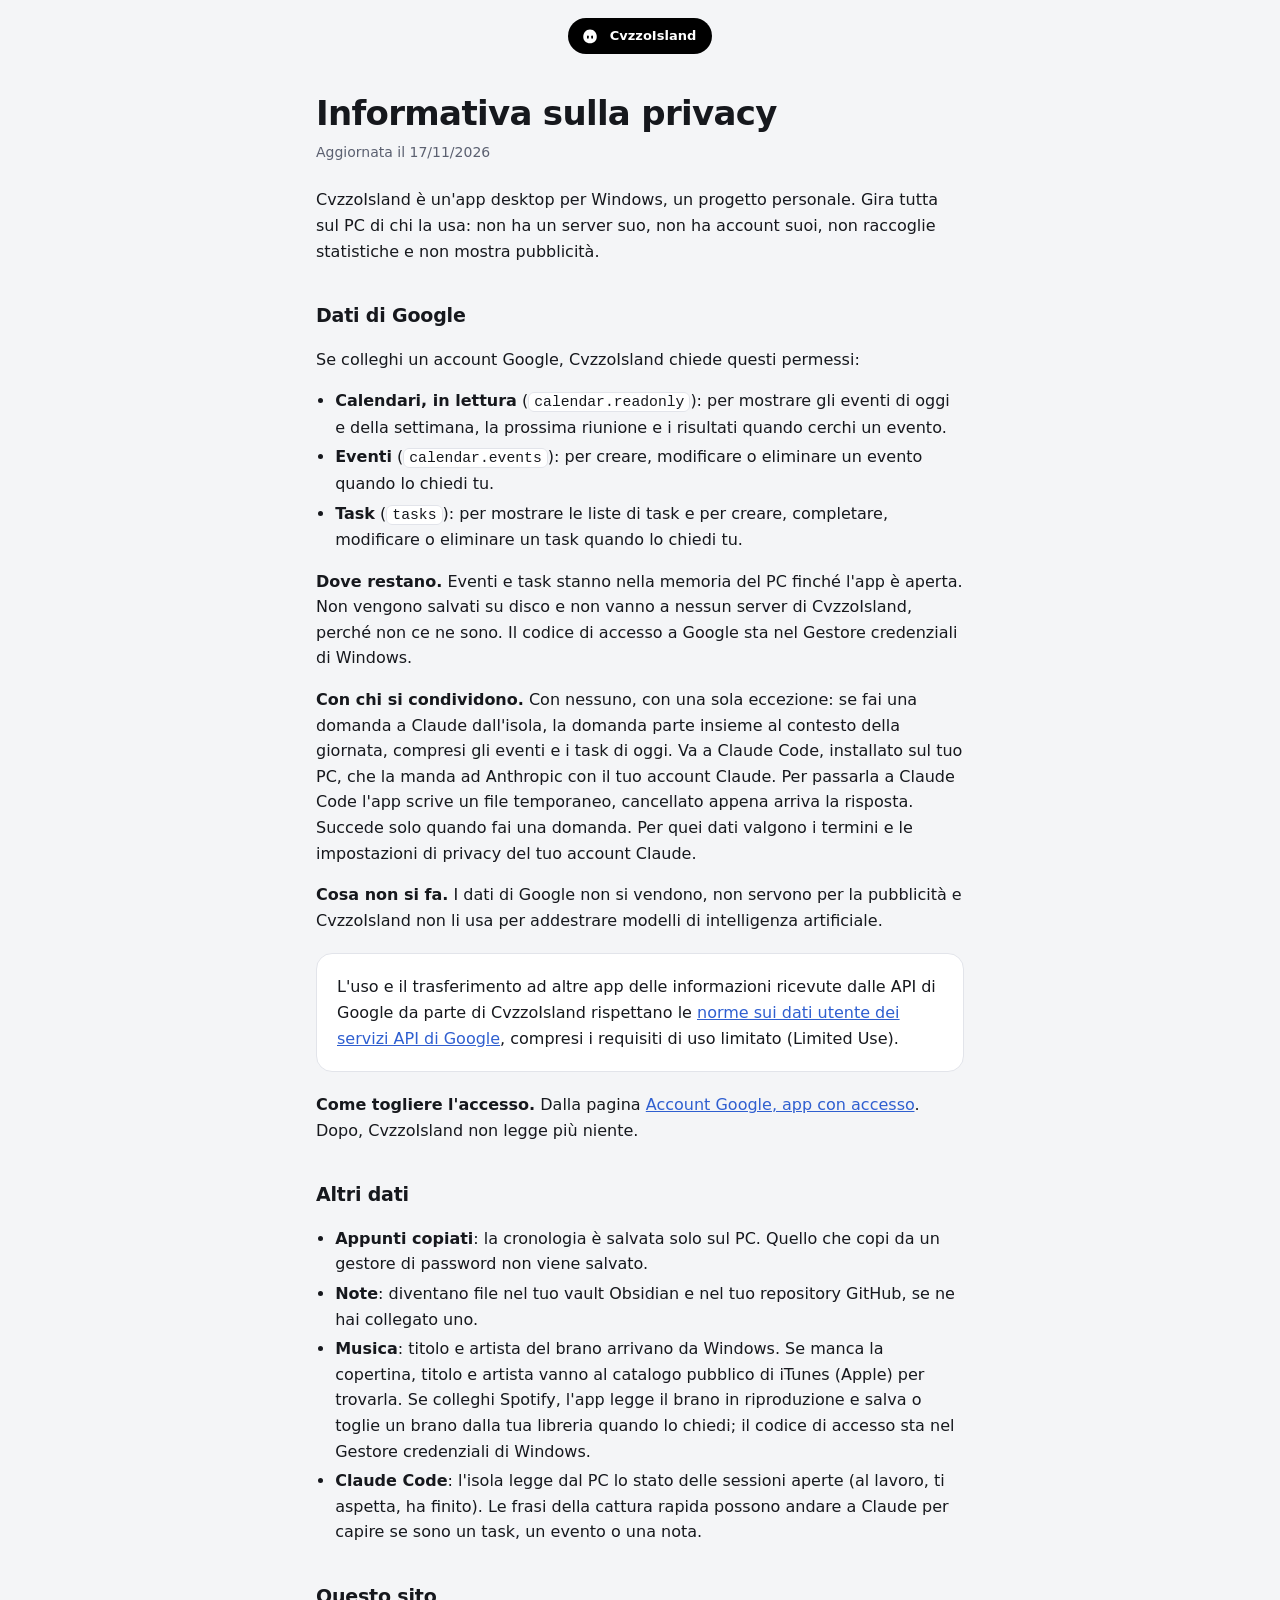
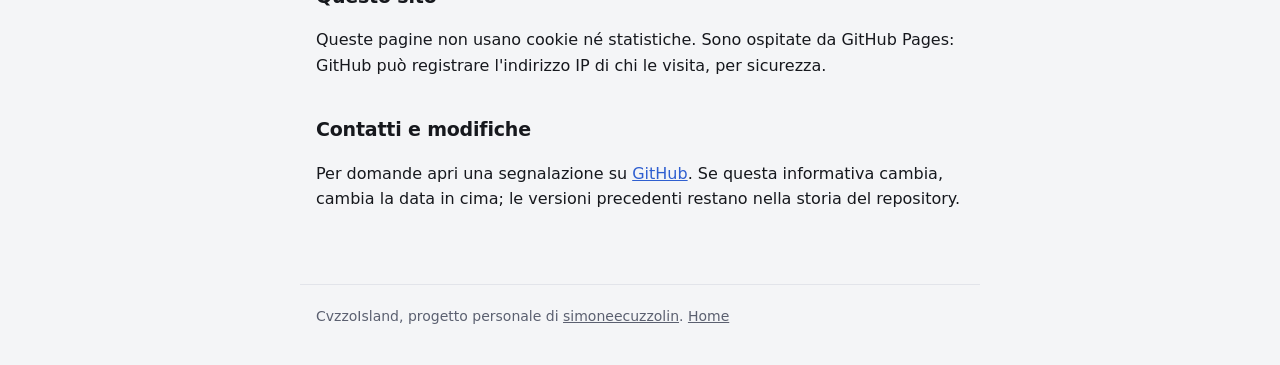
==== cvzzoisland/privacy.html @ 5aa06418 "Pagine di CvzzoIsland: home e informativa sulla privacy" ====
<!doctype html>
<html lang="it">
<head>
<meta charset="utf-8">
<meta name="viewport" content="width=device-width, initial-scale=1">
<title>Privacy di CvzzoIsland</title>
<meta name="description" content="Informativa sulla privacy di CvzzoIsland: quali dati usa, dove restano, con chi li condivide.">
<link rel="stylesheet" href="style.css">
</head>
<body>
<div class="top"><a class="pill" href="./"><svg viewBox="0 0 32 32" aria-hidden="true"><path d="M16 5.5c6.6 0 10.8 5.4 10.8 11.6S22.2 27.5 16 27.5 5.2 23.3 5.2 17.1 9.4 5.5 16 5.5z" fill="#fff"/><rect x="11.2" y="15.1" width="2.8" height="5.2" rx="1.4" fill="#000"/><rect x="18" y="15.1" width="2.8" height="5.2" rx="1.4" fill="#000"/></svg>CvzzoIsland</a></div>
<main>
  <h1>Informativa sulla privacy</h1>
  <p class="meta">Aggiornata il 17/11/2026</p>
  <p>CvzzoIsland è un'app desktop per Windows, un progetto personale. Gira tutta sul PC di chi la usa: non ha un server suo, non ha account suoi, non raccoglie statistiche e non mostra pubblicità.</p>

  <h2>Dati di Google</h2>
  <p>Se colleghi un account Google, CvzzoIsland chiede questi permessi:</p>
  <ul>
    <li><strong>Calendari, in lettura</strong> (<code>calendar.readonly</code>): per mostrare gli eventi di oggi e della settimana, la prossima riunione e i risultati quando cerchi un evento.</li>
    <li><strong>Eventi</strong> (<code>calendar.events</code>): per creare, modificare o eliminare un evento quando lo chiedi tu.</li>
    <li><strong>Task</strong> (<code>tasks</code>): per mostrare le liste di task e per creare, completare, modificare o eliminare un task quando lo chiedi tu.</li>
  </ul>
  <p><strong>Dove restano.</strong> Eventi e task stanno nella memoria del PC finché l'app è aperta. Non vengono salvati su disco e non vanno a nessun server di CvzzoIsland, perché non ce ne sono. Il codice di accesso a Google sta nel Gestore credenziali di Windows.</p>
  <p><strong>Con chi si condividono.</strong> Con nessuno, con una sola eccezione: se fai una domanda a Claude dall'isola, la domanda parte insieme al contesto della giornata, compresi gli eventi e i task di oggi. Va a Claude Code, installato sul tuo PC, che la manda ad Anthropic con il tuo account Claude. Per passarla a Claude Code l'app scrive un file temporaneo, cancellato appena arriva la risposta. Succede solo quando fai una domanda. Per quei dati valgono i termini e le impostazioni di privacy del tuo account Claude.</p>
  <p><strong>Cosa non si fa.</strong> I dati di Google non si vendono, non servono per la pubblicità e CvzzoIsland non li usa per addestrare modelli di intelligenza artificiale.</p>
  <div class="box">
    <p>L'uso e il trasferimento ad altre app delle informazioni ricevute dalle API di Google da parte di CvzzoIsland rispettano le <a href="https://developers.google.com/terms/api-services-user-data-policy">norme sui dati utente dei servizi API di Google</a>, compresi i requisiti di uso limitato (Limited Use).</p>
  </div>
  <p><strong>Come togliere l'accesso.</strong> Dalla pagina <a href="https://myaccount.google.com/permissions">Account Google, app con accesso</a>. Dopo, CvzzoIsland non legge più niente.</p>

  <h2>Altri dati</h2>
  <ul>
    <li><strong>Appunti copiati</strong>: la cronologia è salvata solo sul PC. Quello che copi da un gestore di password non viene salvato.</li>
    <li><strong>Note</strong>: diventano file nel tuo vault Obsidian e nel tuo repository GitHub, se ne hai collegato uno.</li>
    <li><strong>Musica</strong>: titolo e artista del brano arrivano da Windows. Se manca la copertina, titolo e artista vanno al catalogo pubblico di iTunes (Apple) per trovarla. Se colleghi Spotify, l'app legge il brano in riproduzione e salva o toglie un brano dalla tua libreria quando lo chiedi; il codice di accesso sta nel Gestore credenziali di Windows.</li>
    <li><strong>Claude Code</strong>: l'isola legge dal PC lo stato delle sessioni aperte (al lavoro, ti aspetta, ha finito). Le frasi della cattura rapida possono andare a Claude per capire se sono un task, un evento o una nota.</li>
  </ul>

  <h2>Questo sito</h2>
  <p>Queste pagine non usano cookie né statistiche. Sono ospitate da GitHub Pages: GitHub può registrare l'indirizzo IP di chi le visita, per sicurezza.</p>

  <h2>Contatti e modifiche</h2>
  <p>Per domande apri una segnalazione su <a href="https://github.com/simoneecuzzolin/simoneecuzzolin.github.io/issues">GitHub</a>. Se questa informativa cambia, cambia la data in cima; le versioni precedenti restano nella storia del repository.</p>
</main>
<footer>CvzzoIsland, progetto personale di <a href="https://github.com/simoneecuzzolin">simoneecuzzolin</a>. <a href="./">Home</a></footer>
</body>
</html>
---- cvzzoisland/style.css ----
:root {
  --bg: #f4f5f7;
  --card: #ffffff;
  --fg: #16181d;
  --fg2: #5b6070;
  --line: #e2e4ea;
  --pill: #000000;
  --link: #2f5fd0;
}
@media (prefers-color-scheme: dark) {
  :root {
    --bg: #0d0e11;
    --card: #16181d;
    --fg: #eef0f4;
    --fg2: #9aa0ad;
    --line: #262932;
    --pill: #000000;
    --link: #8fb0ff;
  }
}
* { box-sizing: border-box; }
html { -webkit-text-size-adjust: 100%; }
body {
  margin: 0;
  background: var(--bg);
  color: var(--fg);
  font: 16px/1.6 "Segoe UI Variable Text", "Segoe UI", system-ui, -apple-system, sans-serif;
}
.top { display: flex; justify-content: center; padding: 18px 16px 0; }
.pill {
  display: inline-flex; align-items: center; gap: 10px;
  height: 36px; padding: 0 16px 0 12px; border-radius: 18px;
  background: var(--pill); color: #fff; font-size: 13px; font-weight: 600;
  text-decoration: none;
}
.pill svg { width: 20px; height: 20px; display: block; }
main { max-width: 680px; margin: 0 auto; padding: 40px 16px 56px; }
h1 { font-size: 34px; line-height: 1.15; letter-spacing: -.02em; margin: 0 0 12px; }
h2 { font-size: 19px; letter-spacing: -.01em; margin: 36px 0 8px; }
p, li { color: var(--fg); }
.lead { font-size: 18px; color: var(--fg2); margin: 0 0 28px; }
.meta { color: var(--fg2); font-size: 14px; margin: -4px 0 24px; }
ul { padding-left: 1.2em; }
li { margin: 4px 0; }
a { color: var(--link); }
code { font-size: .92em; background: var(--card); border: 1px solid var(--line); border-radius: 6px; padding: 1px 5px; }
.box { background: var(--card); border: 1px solid var(--line); border-radius: 16px; padding: 4px 20px; margin: 20px 0; }
footer { max-width: 680px; margin: 0 auto; padding: 20px 16px 40px; border-top: 1px solid var(--line); color: var(--fg2); font-size: 14px; }
footer a { color: inherit; }
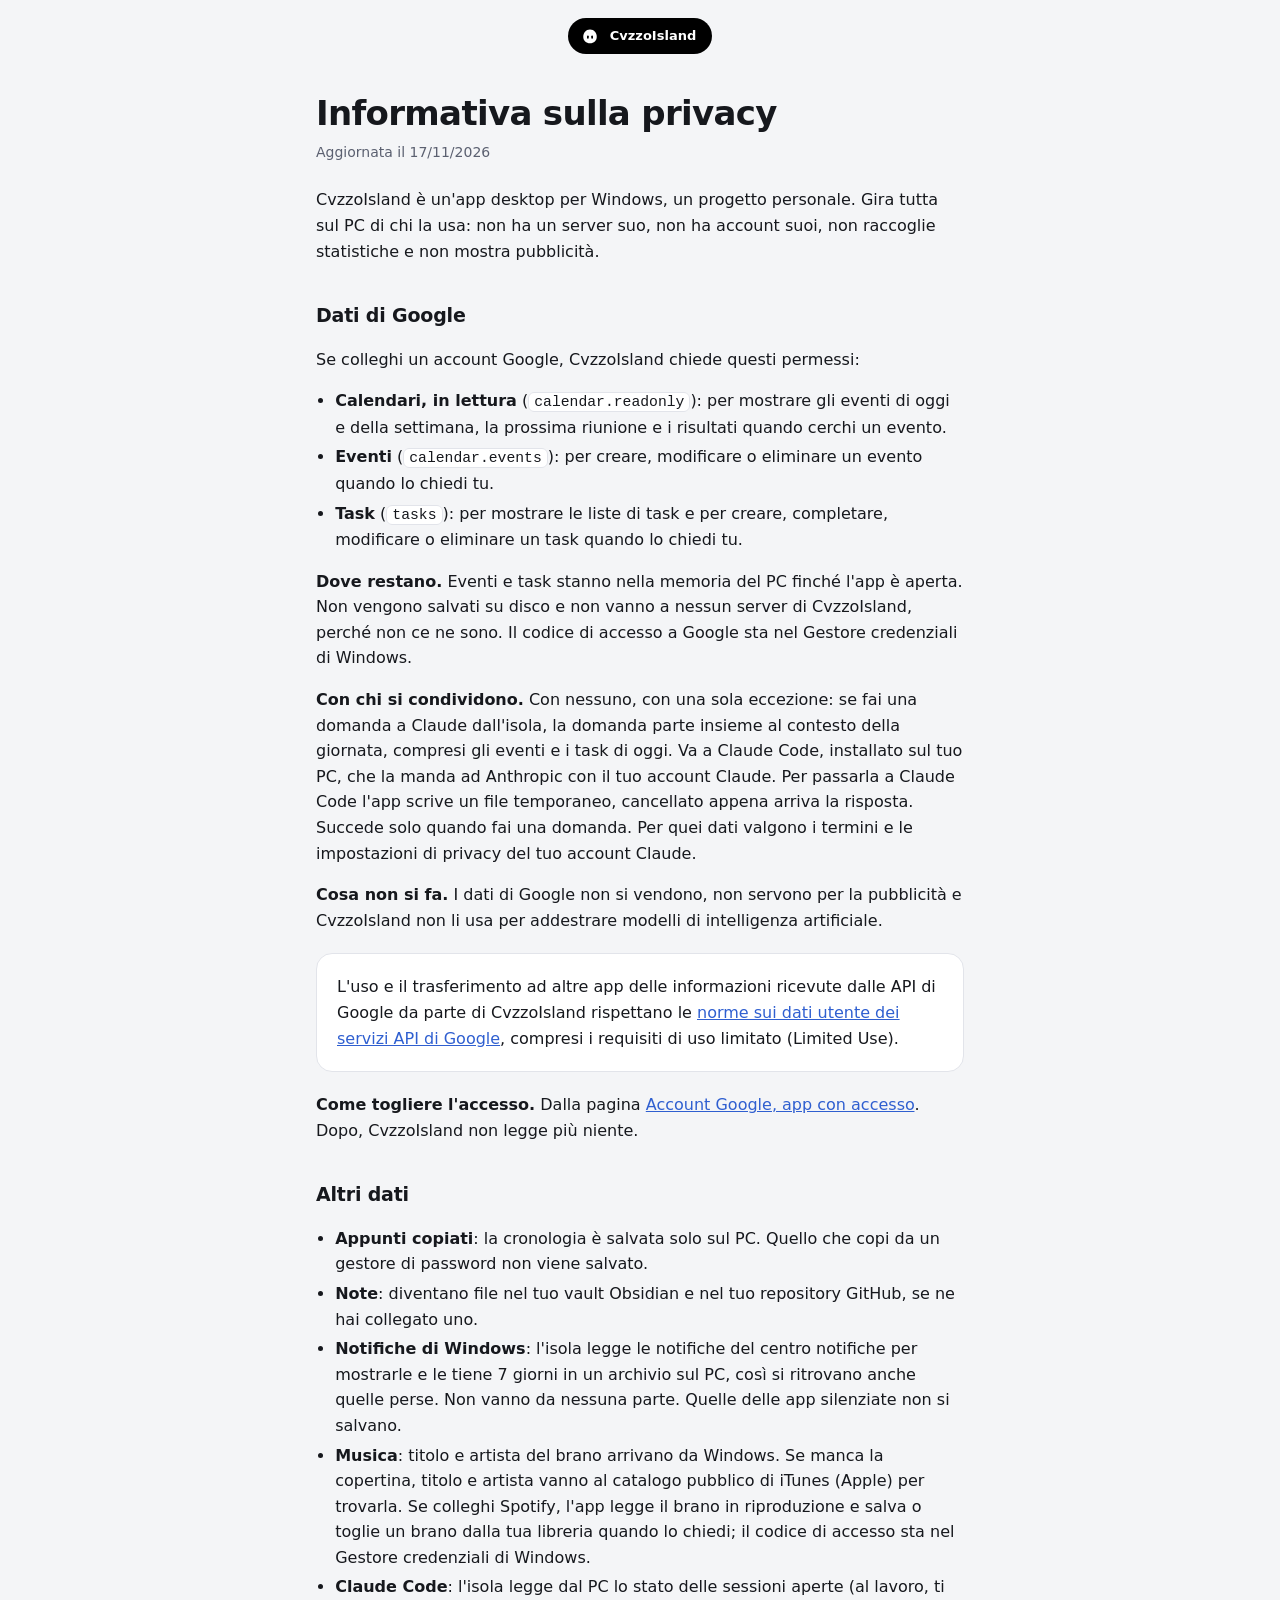
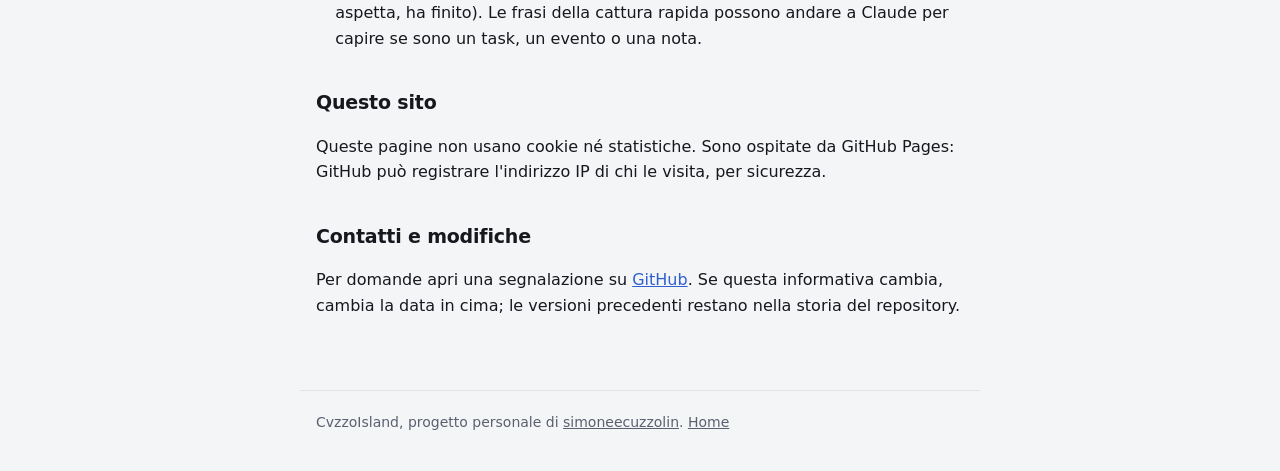
==== commit 6a1beed1: "Informativa: la cronologia delle notifiche resta 7 giorni sul PC" ====
--- a/cvzzoisland/privacy.html
+++ b/cvzzoisland/privacy.html
@@ -33,6 +33,7 @@
   <ul>
     <li><strong>Appunti copiati</strong>: la cronologia è salvata solo sul PC. Quello che copi da un gestore di password non viene salvato.</li>
     <li><strong>Note</strong>: diventano file nel tuo vault Obsidian e nel tuo repository GitHub, se ne hai collegato uno.</li>
+    <li><strong>Notifiche di Windows</strong>: l'isola legge le notifiche del centro notifiche per mostrarle e le tiene 7 giorni in un archivio sul PC, così si ritrovano anche quelle perse. Non vanno da nessuna parte. Quelle delle app silenziate non si salvano.</li>
     <li><strong>Musica</strong>: titolo e artista del brano arrivano da Windows. Se manca la copertina, titolo e artista vanno al catalogo pubblico di iTunes (Apple) per trovarla. Se colleghi Spotify, l'app legge il brano in riproduzione e salva o toglie un brano dalla tua libreria quando lo chiedi; il codice di accesso sta nel Gestore credenziali di Windows.</li>
     <li><strong>Claude Code</strong>: l'isola legge dal PC lo stato delle sessioni aperte (al lavoro, ti aspetta, ha finito). Le frasi della cattura rapida possono andare a Claude per capire se sono un task, un evento o una nota.</li>
   </ul>
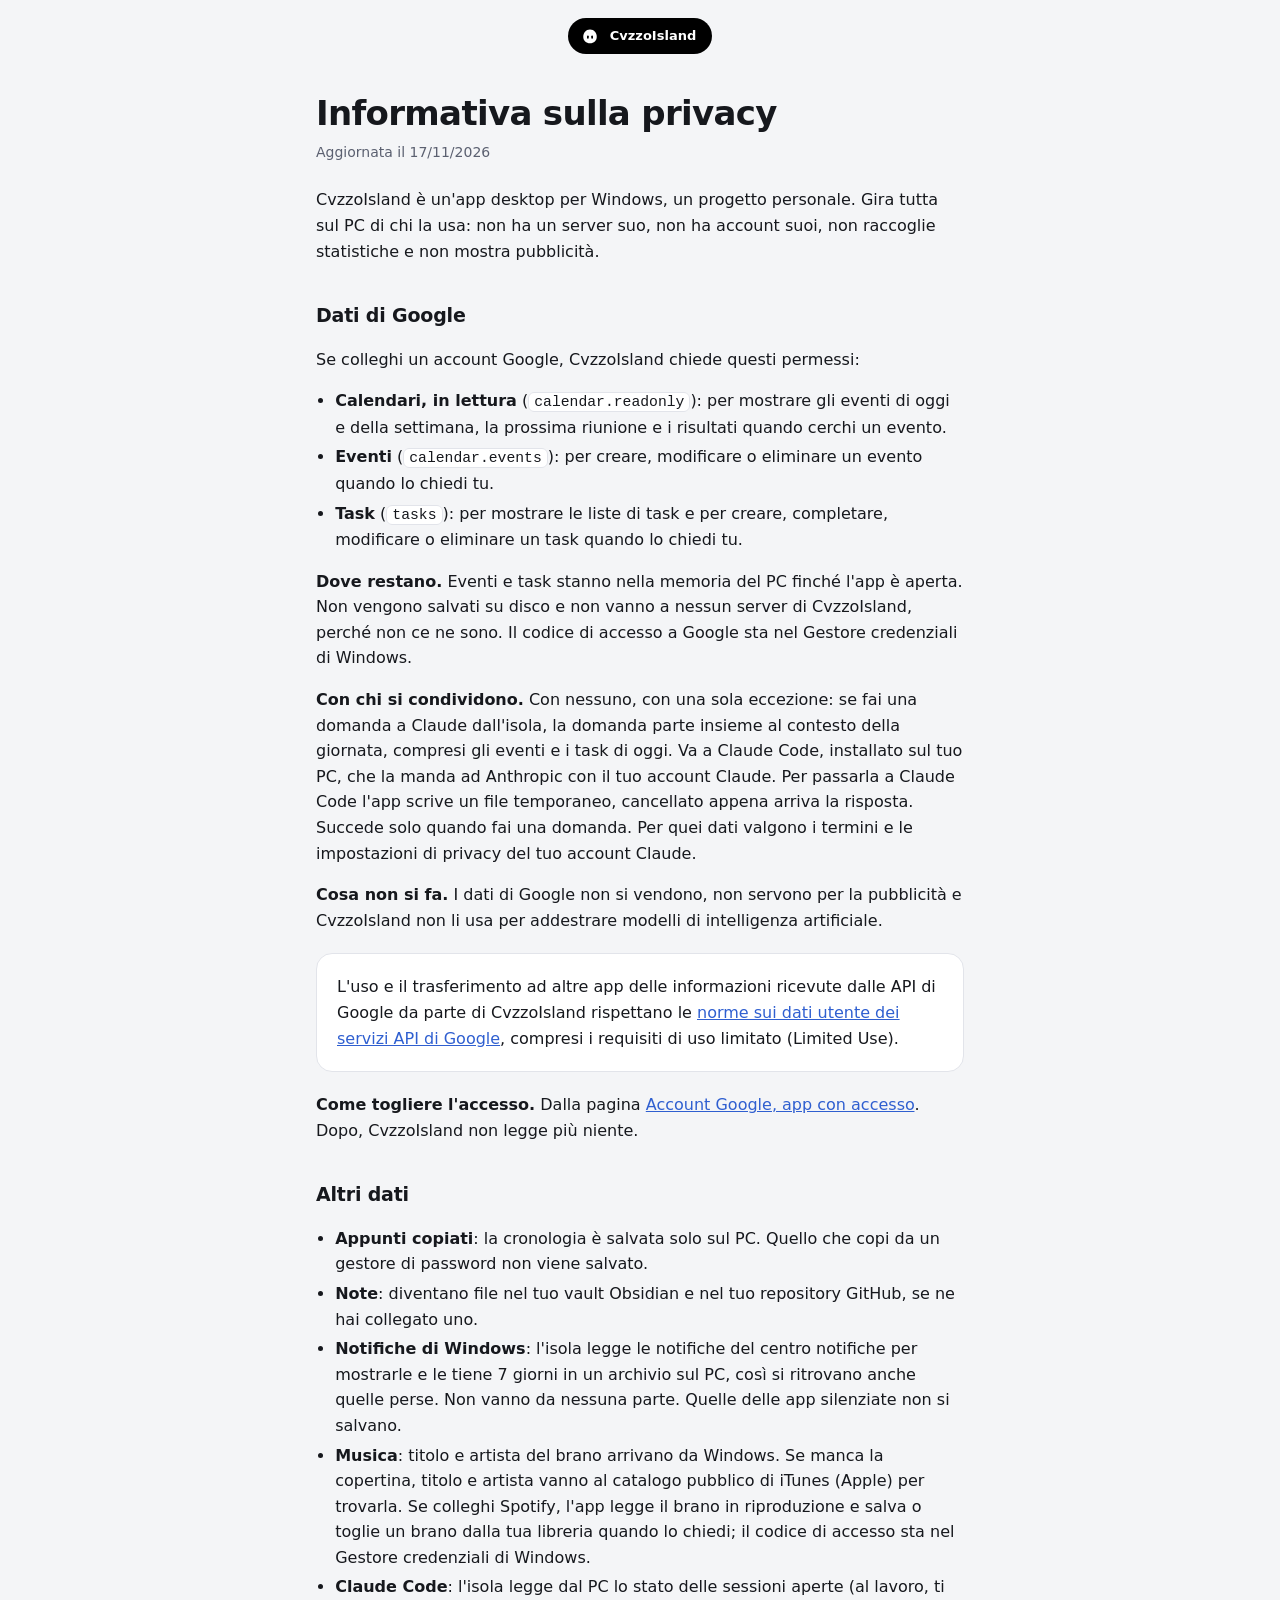
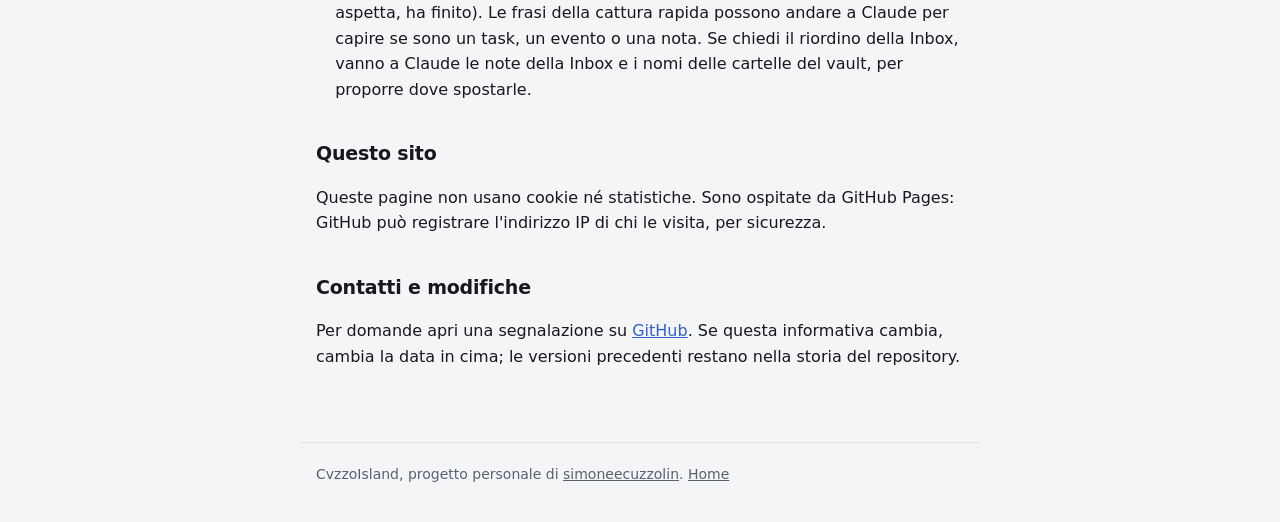
==== commit 1f9d7004: "Informativa: le note della Inbox a Claude quando si chiede il riordino" ====
--- a/cvzzoisland/privacy.html
+++ b/cvzzoisland/privacy.html
@@ -35,7 +35,7 @@
     <li><strong>Note</strong>: diventano file nel tuo vault Obsidian e nel tuo repository GitHub, se ne hai collegato uno.</li>
     <li><strong>Notifiche di Windows</strong>: l'isola legge le notifiche del centro notifiche per mostrarle e le tiene 7 giorni in un archivio sul PC, così si ritrovano anche quelle perse. Non vanno da nessuna parte. Quelle delle app silenziate non si salvano.</li>
     <li><strong>Musica</strong>: titolo e artista del brano arrivano da Windows. Se manca la copertina, titolo e artista vanno al catalogo pubblico di iTunes (Apple) per trovarla. Se colleghi Spotify, l'app legge il brano in riproduzione e salva o toglie un brano dalla tua libreria quando lo chiedi; il codice di accesso sta nel Gestore credenziali di Windows.</li>
-    <li><strong>Claude Code</strong>: l'isola legge dal PC lo stato delle sessioni aperte (al lavoro, ti aspetta, ha finito). Le frasi della cattura rapida possono andare a Claude per capire se sono un task, un evento o una nota.</li>
+    <li><strong>Claude Code</strong>: l'isola legge dal PC lo stato delle sessioni aperte (al lavoro, ti aspetta, ha finito). Le frasi della cattura rapida possono andare a Claude per capire se sono un task, un evento o una nota. Se chiedi il riordino della Inbox, vanno a Claude le note della Inbox e i nomi delle cartelle del vault, per proporre dove spostarle.</li>
   </ul>
 
   <h2>Questo sito</h2>
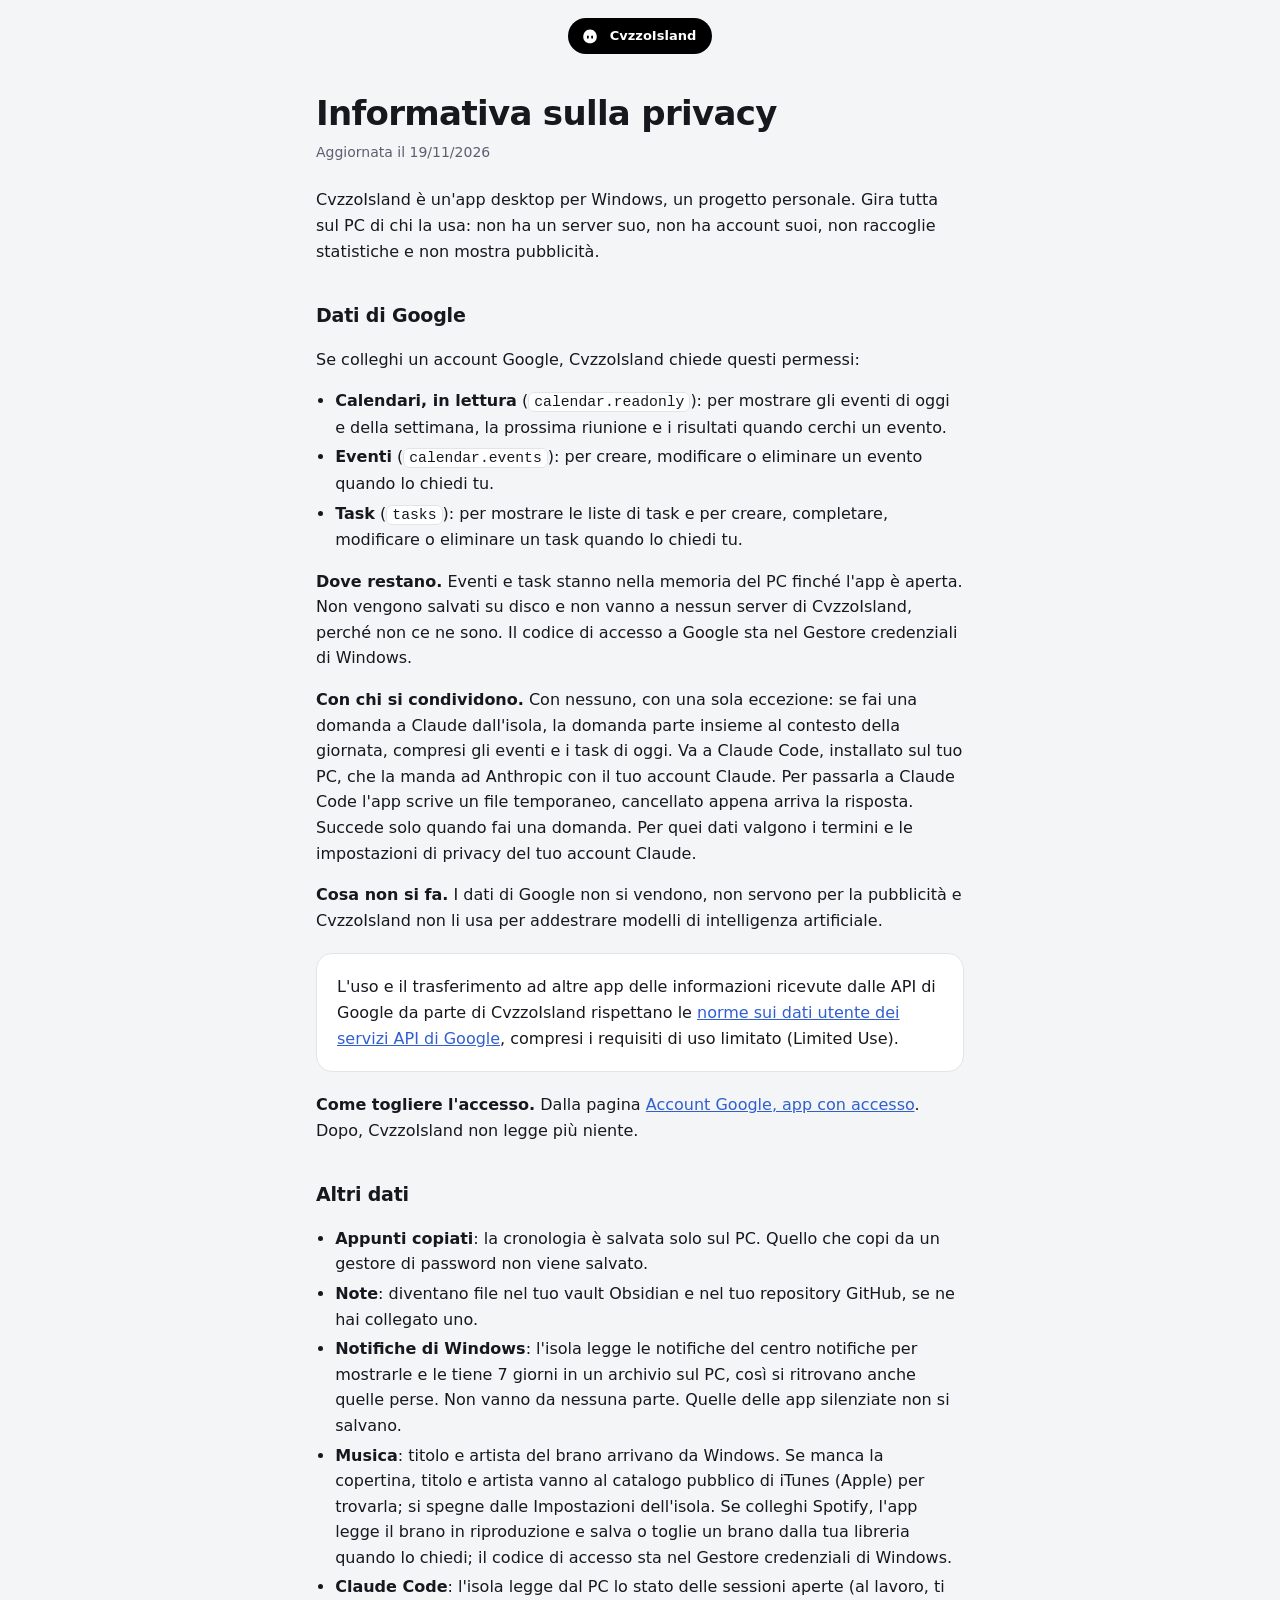
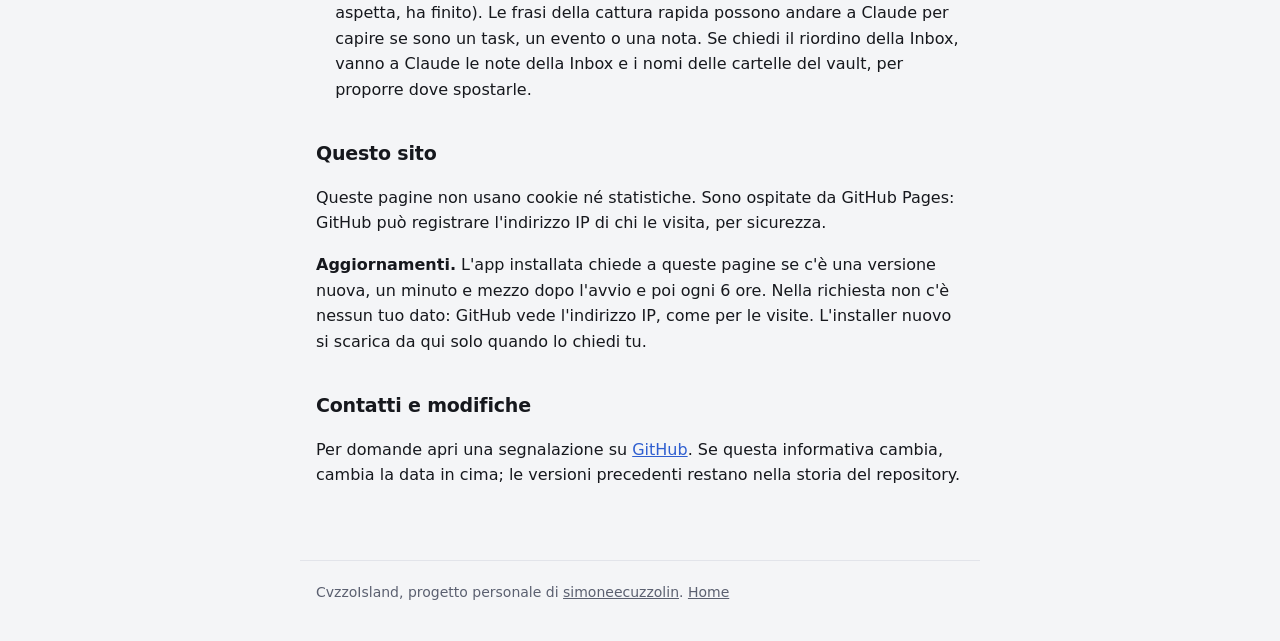
==== commit e2928b34: "CvzzoIsland 0.2.0: installer e aggiornamenti, informativa aggiornata" ====
--- a/cvzzoisland/privacy.html
+++ b/cvzzoisland/privacy.html
@@ -11,7 +11,7 @@
 <div class="top"><a class="pill" href="./"><svg viewBox="0 0 32 32" aria-hidden="true"><path d="M16 5.5c6.6 0 10.8 5.4 10.8 11.6S22.2 27.5 16 27.5 5.2 23.3 5.2 17.1 9.4 5.5 16 5.5z" fill="#fff"/><rect x="11.2" y="15.1" width="2.8" height="5.2" rx="1.4" fill="#000"/><rect x="18" y="15.1" width="2.8" height="5.2" rx="1.4" fill="#000"/></svg>CvzzoIsland</a></div>
 <main>
   <h1>Informativa sulla privacy</h1>
-  <p class="meta">Aggiornata il 17/11/2026</p>
+  <p class="meta">Aggiornata il 19/11/2026</p>
   <p>CvzzoIsland è un'app desktop per Windows, un progetto personale. Gira tutta sul PC di chi la usa: non ha un server suo, non ha account suoi, non raccoglie statistiche e non mostra pubblicità.</p>
 
   <h2>Dati di Google</h2>
@@ -34,12 +34,13 @@
     <li><strong>Appunti copiati</strong>: la cronologia è salvata solo sul PC. Quello che copi da un gestore di password non viene salvato.</li>
     <li><strong>Note</strong>: diventano file nel tuo vault Obsidian e nel tuo repository GitHub, se ne hai collegato uno.</li>
     <li><strong>Notifiche di Windows</strong>: l'isola legge le notifiche del centro notifiche per mostrarle e le tiene 7 giorni in un archivio sul PC, così si ritrovano anche quelle perse. Non vanno da nessuna parte. Quelle delle app silenziate non si salvano.</li>
-    <li><strong>Musica</strong>: titolo e artista del brano arrivano da Windows. Se manca la copertina, titolo e artista vanno al catalogo pubblico di iTunes (Apple) per trovarla. Se colleghi Spotify, l'app legge il brano in riproduzione e salva o toglie un brano dalla tua libreria quando lo chiedi; il codice di accesso sta nel Gestore credenziali di Windows.</li>
+    <li><strong>Musica</strong>: titolo e artista del brano arrivano da Windows. Se manca la copertina, titolo e artista vanno al catalogo pubblico di iTunes (Apple) per trovarla; si spegne dalle Impostazioni dell'isola. Se colleghi Spotify, l'app legge il brano in riproduzione e salva o toglie un brano dalla tua libreria quando lo chiedi; il codice di accesso sta nel Gestore credenziali di Windows.</li>
     <li><strong>Claude Code</strong>: l'isola legge dal PC lo stato delle sessioni aperte (al lavoro, ti aspetta, ha finito). Le frasi della cattura rapida possono andare a Claude per capire se sono un task, un evento o una nota. Se chiedi il riordino della Inbox, vanno a Claude le note della Inbox e i nomi delle cartelle del vault, per proporre dove spostarle.</li>
   </ul>
 
   <h2>Questo sito</h2>
   <p>Queste pagine non usano cookie né statistiche. Sono ospitate da GitHub Pages: GitHub può registrare l'indirizzo IP di chi le visita, per sicurezza.</p>
+  <p><strong>Aggiornamenti.</strong> L'app installata chiede a queste pagine se c'è una versione nuova, un minuto e mezzo dopo l'avvio e poi ogni 6 ore. Nella richiesta non c'è nessun tuo dato: GitHub vede l'indirizzo IP, come per le visite. L'installer nuovo si scarica da qui solo quando lo chiedi tu.</p>
 
   <h2>Contatti e modifiche</h2>
   <p>Per domande apri una segnalazione su <a href="https://github.com/simoneecuzzolin/simoneecuzzolin.github.io/issues">GitHub</a>. Se questa informativa cambia, cambia la data in cima; le versioni precedenti restano nella storia del repository.</p>
